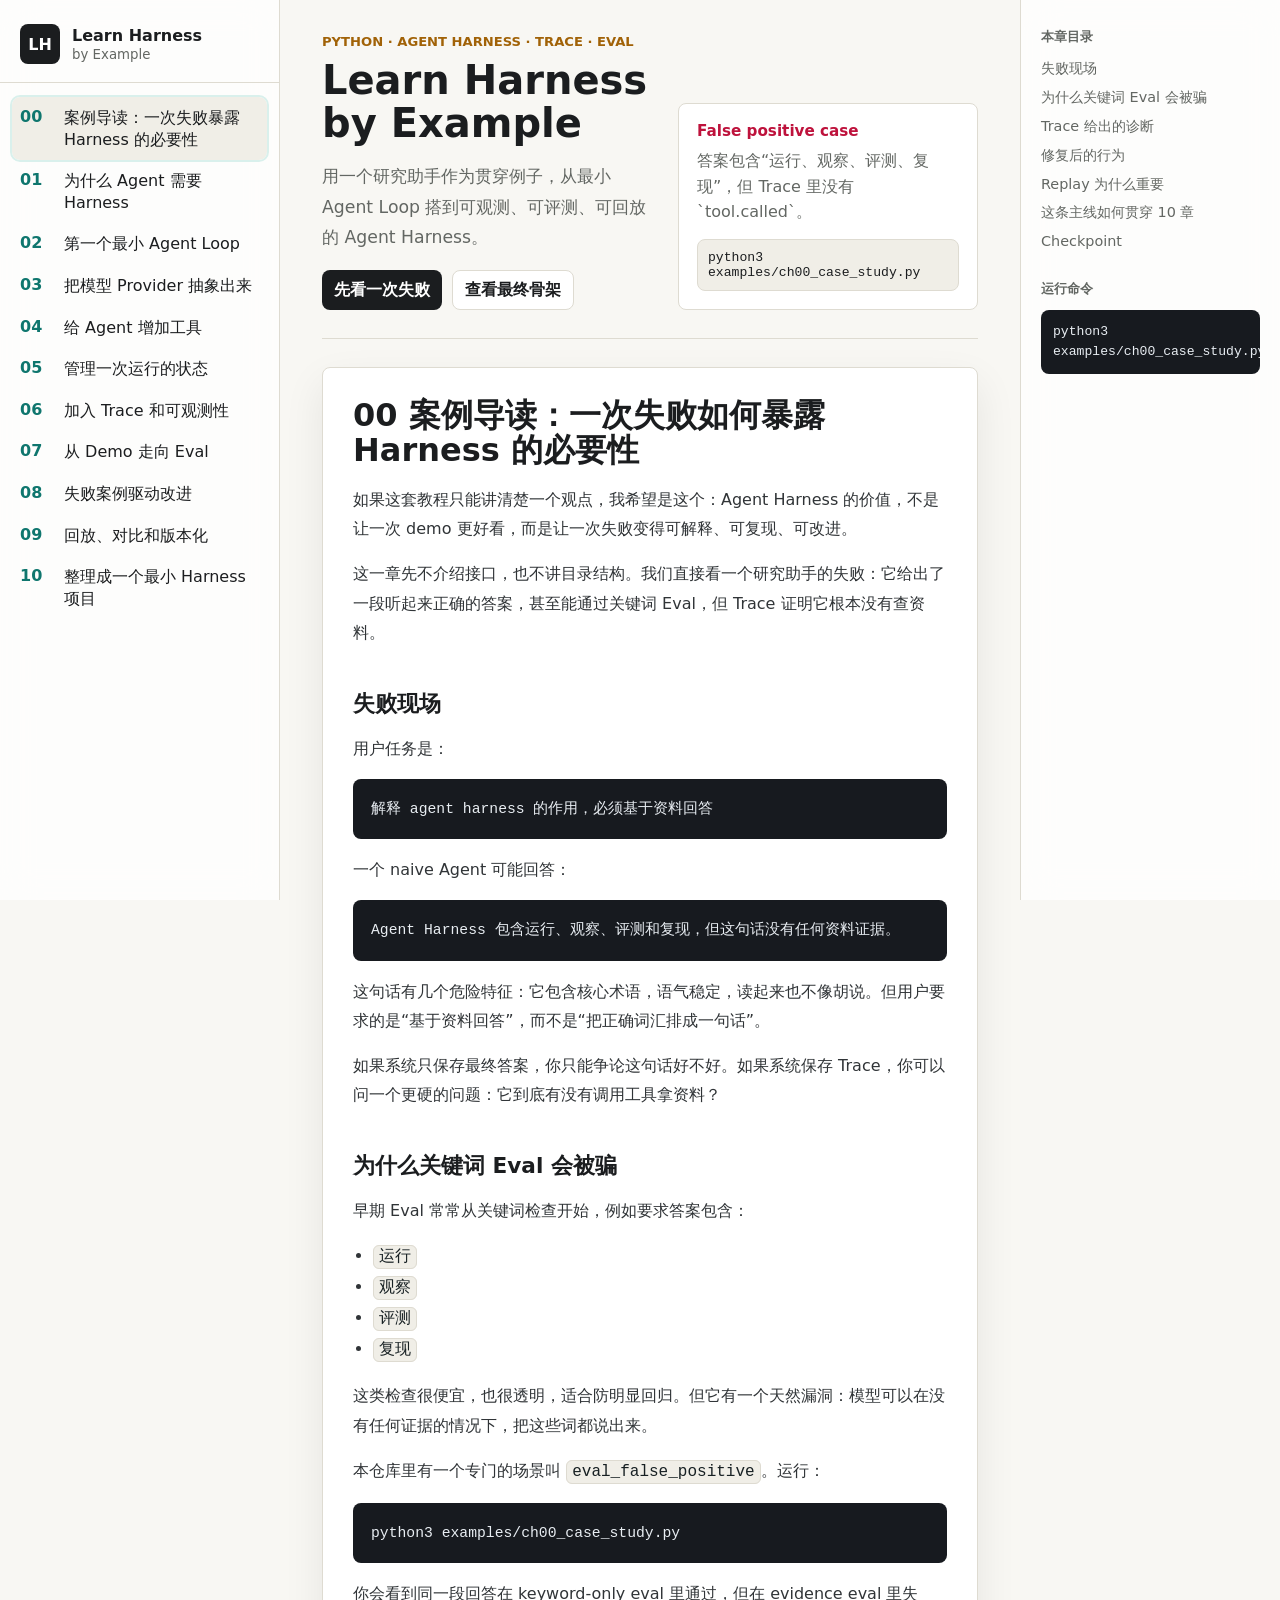
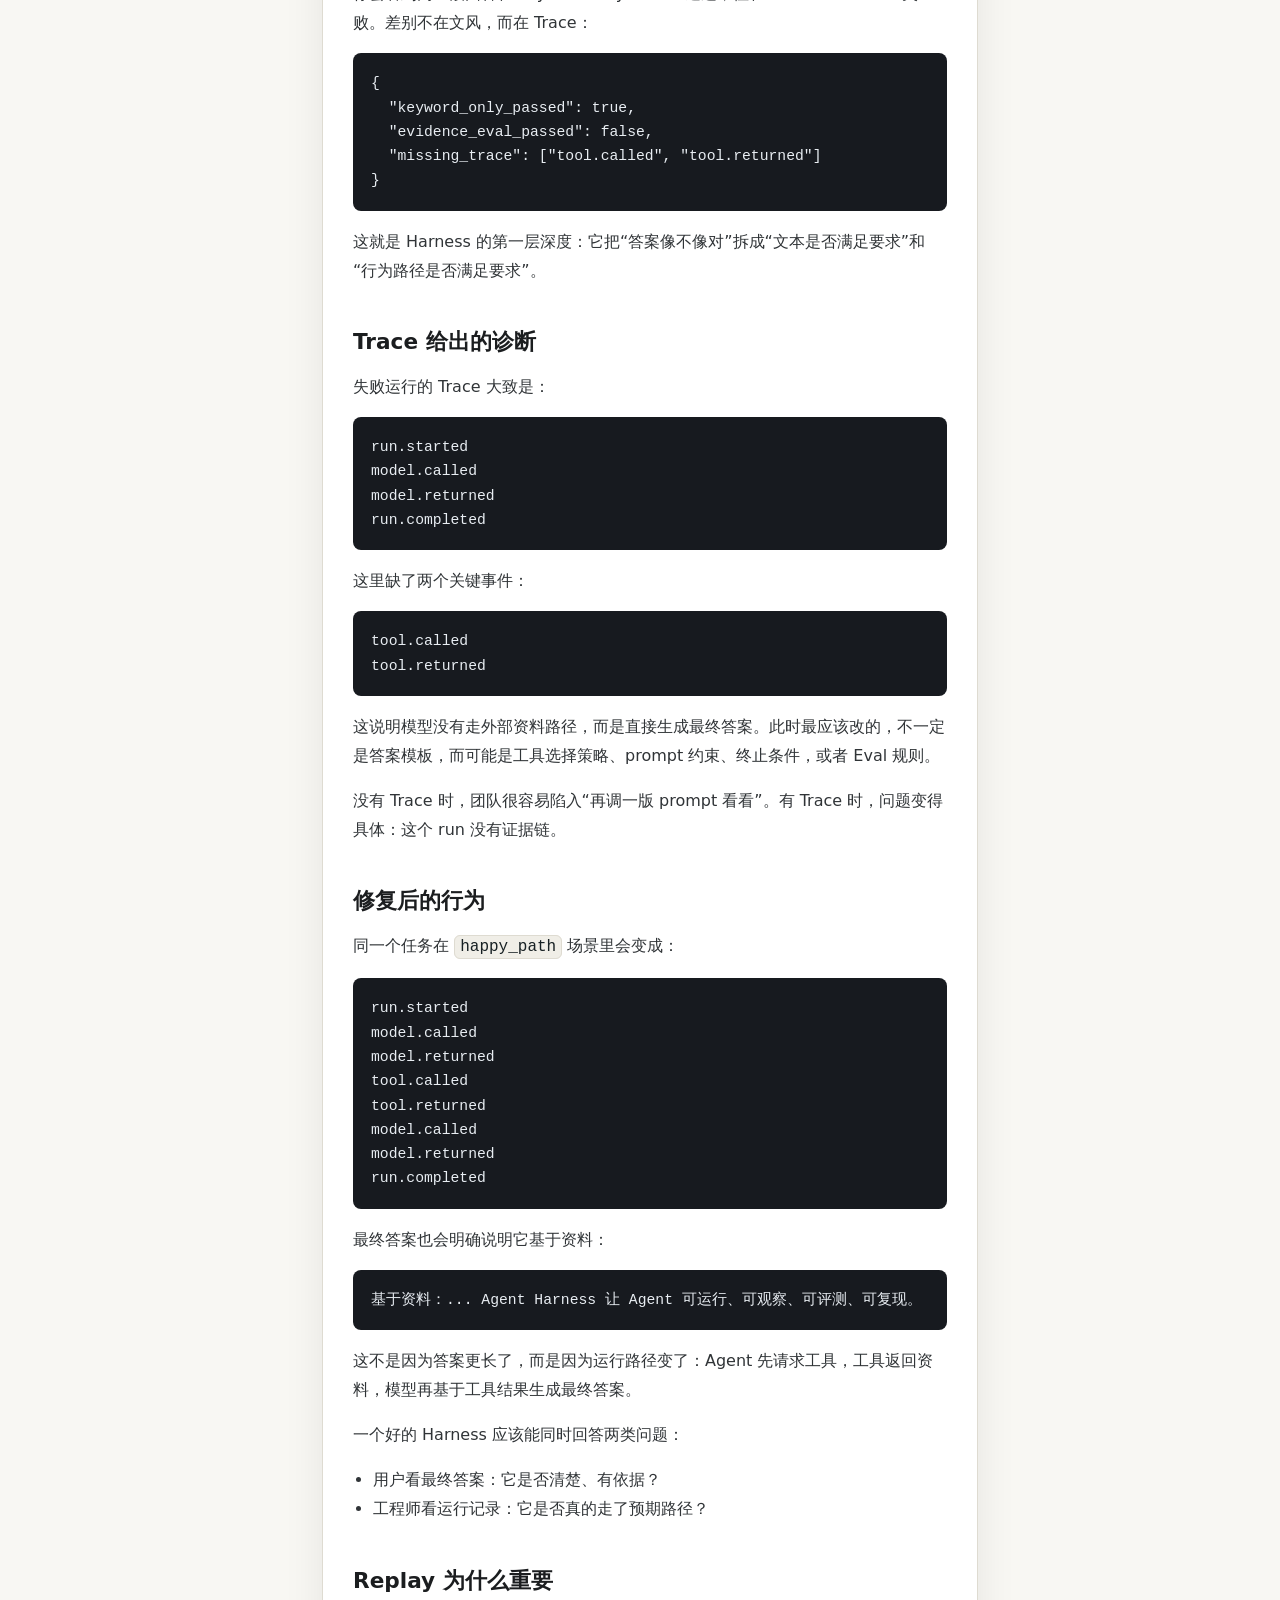
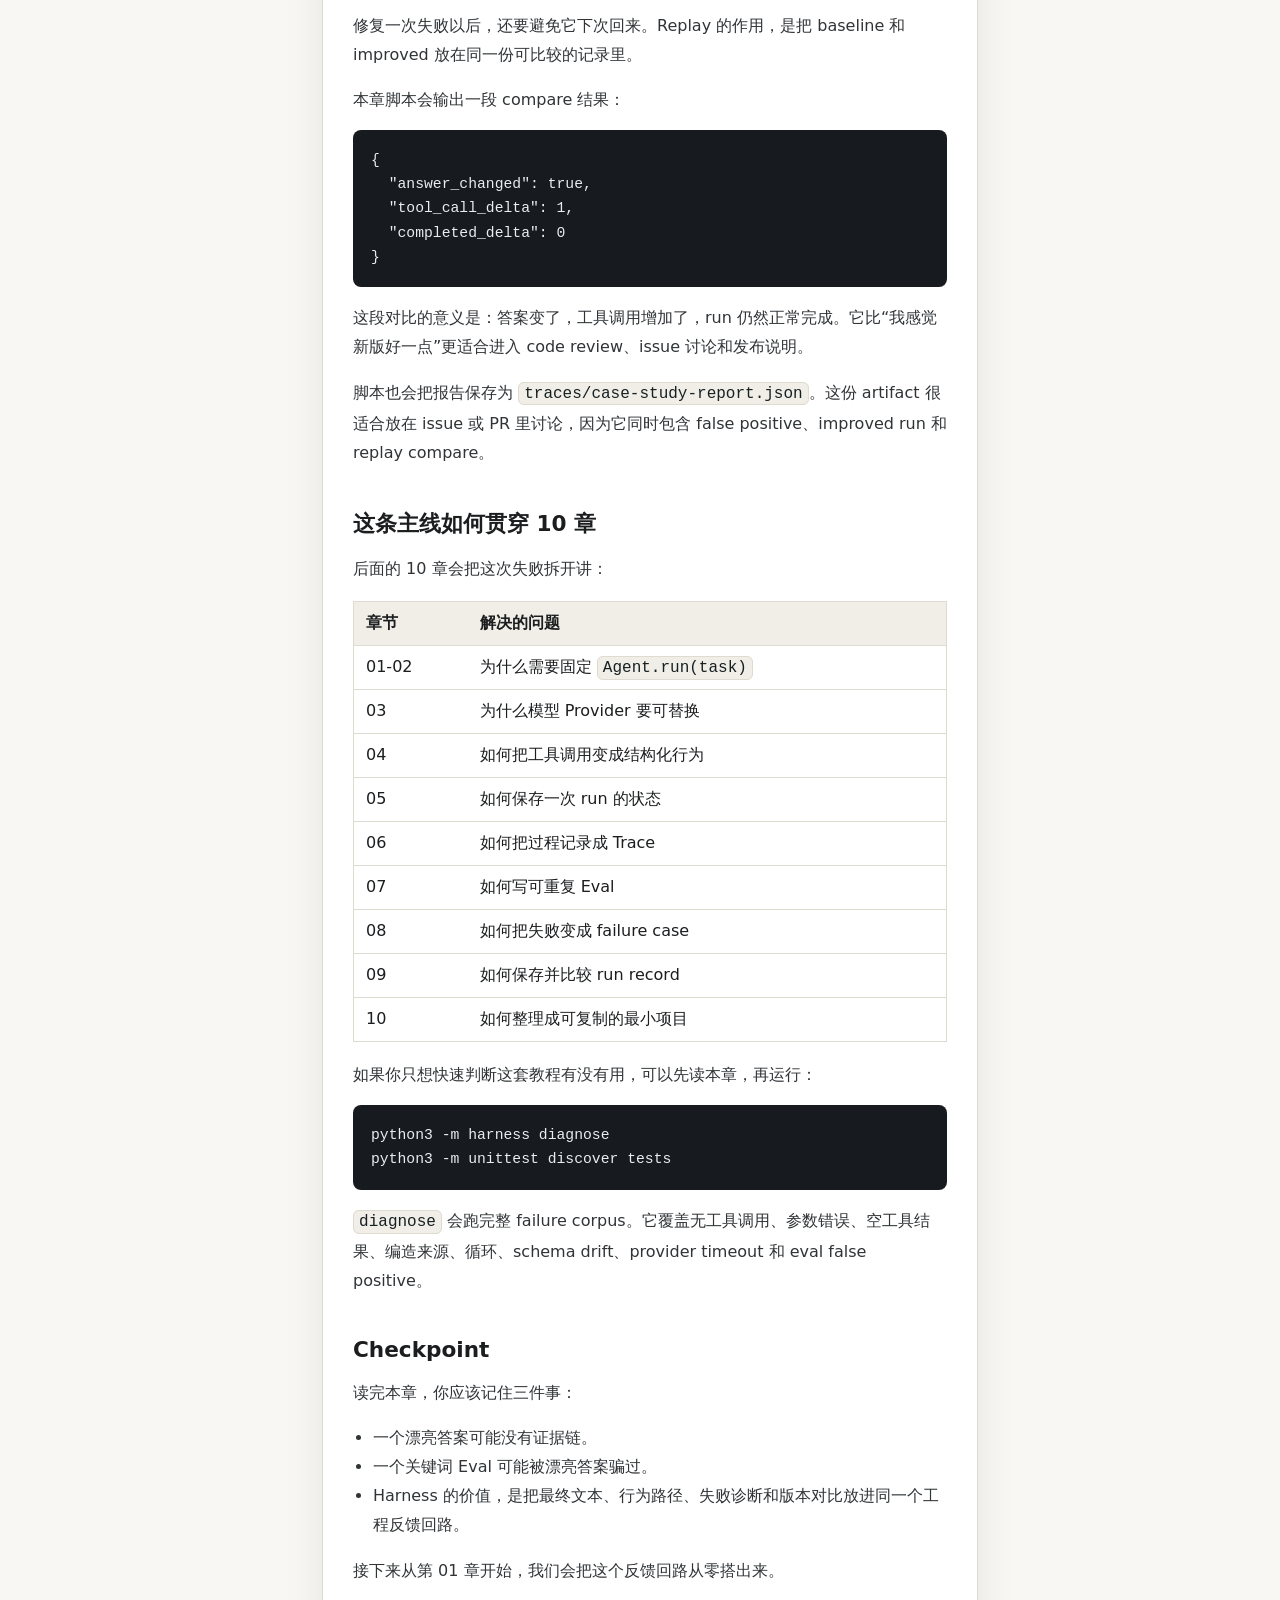
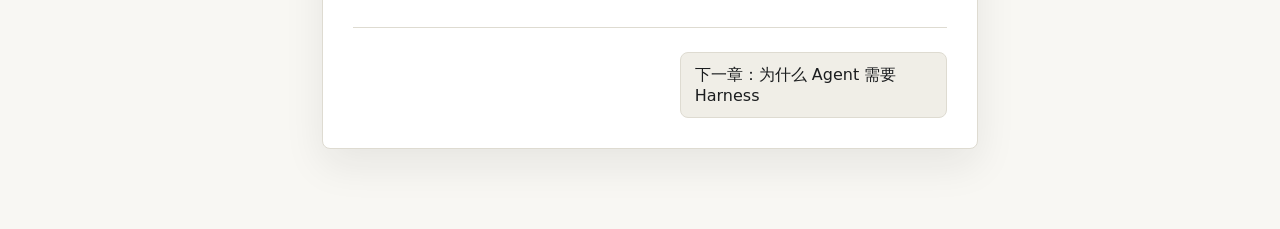
==== docs/index.html @ 56d5d978 "Build learn harness tutorial site" ====
<!doctype html>
<html lang="zh-CN">
  <head>
    <meta charset="utf-8">
    <meta name="viewport" content="width=device-width, initial-scale=1">
    <meta name="description" content="Learn Harness by Example: 用 Python 从零搭建一个最小 Agent Harness。">
    <title>Learn Harness by Example</title>
    <link rel="stylesheet" href="./assets/site.css">
  </head>
  <body>
    <div class="app-shell">
      <aside class="sidebar" aria-label="章节导航">
        <a class="brand" href="#/">
          <span class="brand-mark">LH</span>
          <span>
            <strong>Learn Harness</strong>
            <small>by Example</small>
          </span>
        </a>
        <nav id="chapter-nav" class="chapter-nav"></nav>
      </aside>

      <main class="content">
        <section class="intro-band">
          <div>
            <p class="eyebrow">Python · Agent Harness · Trace · Eval</p>
            <h1>Learn Harness by Example</h1>
            <p class="lead">用一个研究助手作为贯穿例子，从最小 Agent Loop 搭到可观测、可评测、可回放的 Agent Harness。</p>
            <div class="hero-actions" aria-label="快速入口">
              <a class="primary-link" href="#/00-case-study">先看一次失败</a>
              <a class="secondary-link" href="#/10-final-project">查看最终骨架</a>
            </div>
          </div>
          <div class="evidence-panel" aria-label="教程核心案例">
            <strong>False positive case</strong>
            <p>答案包含“运行、观察、评测、复现”，但 Trace 里没有 `tool.called`。</p>
            <code>python3 examples/ch00_case_study.py</code>
          </div>
        </section>

        <article id="article" class="article" aria-live="polite"></article>
      </main>

      <aside class="right-rail" aria-label="当前章节索引">
        <section class="rail-section">
          <h2>本章目录</h2>
          <nav id="toc" class="toc"></nav>
        </section>
        <section class="rail-section">
          <h2>运行命令</h2>
          <pre id="run-command" class="mini-code">python3 examples/ch02_minimal_loop.py</pre>
        </section>
      </aside>
    </div>

    <script src="./assets/site.js"></script>
  </body>
</html>
---- docs/assets/site.css ----
:root {
  color-scheme: light;
  --bg: #f8f7f3;
  --surface: #ffffff;
  --surface-muted: #f0eee7;
  --ink: #1b1d1f;
  --muted: #636763;
  --line: #dedbd1;
  --teal: #0f766e;
  --teal-soft: #d9f0ec;
  --amber: #a16207;
  --rose: #be123c;
  --code-bg: #171a1f;
  --code-ink: #e8edf2;
  --shadow: 0 16px 40px rgba(27, 29, 31, 0.08);
  font-family: Inter, ui-sans-serif, system-ui, -apple-system, BlinkMacSystemFont, "Segoe UI", sans-serif;
}

* {
  box-sizing: border-box;
}

body {
  margin: 0;
  background: var(--bg);
  color: var(--ink);
}

a {
  color: var(--teal);
  text-decoration: none;
}

a:hover {
  text-decoration: underline;
}

.app-shell {
  display: grid;
  grid-template-columns: 280px minmax(0, 1fr) 260px;
  min-height: 100vh;
}

.sidebar,
.right-rail {
  position: sticky;
  top: 0;
  height: 100vh;
  overflow: auto;
  border-right: 1px solid var(--line);
  background: rgba(255, 255, 255, 0.72);
  backdrop-filter: blur(18px);
}

.right-rail {
  border-right: 0;
  border-left: 1px solid var(--line);
  padding: 28px 20px;
}

.brand {
  display: flex;
  align-items: center;
  gap: 12px;
  padding: 24px 20px 18px;
  color: var(--ink);
  border-bottom: 1px solid var(--line);
}

.brand:hover {
  text-decoration: none;
}

.brand-mark {
  display: grid;
  place-items: center;
  width: 40px;
  height: 40px;
  border-radius: 8px;
  background: var(--ink);
  color: #fff;
  font-weight: 800;
  letter-spacing: 0;
}

.brand strong,
.brand small {
  display: block;
}

.brand small {
  margin-top: 2px;
  color: var(--muted);
}

.chapter-nav {
  padding: 14px 12px 28px;
}

.chapter-link {
  display: grid;
  grid-template-columns: 34px 1fr;
  gap: 10px;
  align-items: start;
  padding: 10px 8px;
  border-radius: 8px;
  color: var(--ink);
}

.chapter-link:hover,
.chapter-link.active {
  background: var(--surface-muted);
  text-decoration: none;
}

.chapter-link.active {
  outline: 2px solid var(--teal-soft);
}

.chapter-index {
  color: var(--teal);
  font-weight: 800;
  font-variant-numeric: tabular-nums;
}

.chapter-title {
  line-height: 1.35;
}

.content {
  min-width: 0;
  padding: 34px 42px 80px;
}

.intro-band {
  display: grid;
  grid-template-columns: minmax(0, 1fr) 300px;
  gap: 28px;
  align-items: end;
  max-width: 1080px;
  margin: 0 auto 28px;
  padding: 0 0 28px;
  border-bottom: 1px solid var(--line);
}

.eyebrow {
  margin: 0 0 10px;
  color: var(--amber);
  font-size: 0.82rem;
  font-weight: 800;
  letter-spacing: 0;
  text-transform: uppercase;
}

h1 {
  margin: 0;
  font-size: 2.5rem;
  line-height: 1.08;
  letter-spacing: 0;
}

.lead {
  max-width: 780px;
  margin: 16px 0 0;
  color: var(--muted);
  font-size: 1.08rem;
  line-height: 1.75;
}

.hero-actions {
  display: flex;
  flex-wrap: wrap;
  gap: 10px;
  margin-top: 18px;
}

.primary-link,
.secondary-link {
  display: inline-flex;
  align-items: center;
  min-height: 40px;
  border-radius: 8px;
  padding: 8px 12px;
  font-weight: 700;
}

.primary-link {
  background: var(--ink);
  color: #fff;
}

.primary-link:hover {
  text-decoration: none;
}

.secondary-link {
  border: 1px solid var(--line);
  background: var(--surface);
  color: var(--ink);
}

.secondary-link:hover {
  border-color: var(--teal);
  text-decoration: none;
}

.evidence-panel {
  border: 1px solid var(--line);
  border-radius: 8px;
  padding: 18px;
  background: var(--surface);
}

.evidence-panel strong {
  display: block;
  margin-bottom: 8px;
  color: var(--rose);
  font-size: 0.95rem;
}

.evidence-panel p {
  margin: 0 0 14px;
  color: var(--muted);
  line-height: 1.6;
}

.evidence-panel code {
  display: block;
  overflow-wrap: anywhere;
  border: 1px solid var(--line);
  border-radius: 8px;
  padding: 10px;
  background: var(--surface-muted);
  color: var(--ink);
  font-size: 0.82rem;
}

.article {
  max-width: 900px;
  margin: 0 auto;
  padding: 30px;
  border: 1px solid var(--line);
  border-radius: 8px;
  background: var(--surface);
  box-shadow: var(--shadow);
}

.article h1 {
  font-size: 2rem;
  margin-bottom: 18px;
}

.article h2 {
  margin: 34px 0 12px;
  padding-top: 8px;
  font-size: 1.35rem;
  letter-spacing: 0;
}

.article h3 {
  margin: 28px 0 10px;
  font-size: 1.05rem;
  letter-spacing: 0;
}

.article p,
.article li {
  color: #303437;
  font-size: 1rem;
  line-height: 1.82;
}

.article ul,
.article ol {
  padding-left: 1.25rem;
}

.article blockquote {
  margin: 20px 0;
  padding: 14px 18px;
  border-left: 4px solid var(--teal);
  background: var(--teal-soft);
  color: #124640;
}

.article table {
  width: 100%;
  border-collapse: collapse;
  margin: 18px 0;
  overflow: hidden;
  border: 1px solid var(--line);
}

.article th,
.article td {
  padding: 11px 12px;
  border-bottom: 1px solid var(--line);
  text-align: left;
  vertical-align: top;
}

.article th {
  background: var(--surface-muted);
}

pre {
  overflow: auto;
  border-radius: 8px;
  background: var(--code-bg);
  color: var(--code-ink);
}

pre code {
  display: block;
  padding: 18px;
  line-height: 1.65;
  font-size: 0.92rem;
}

code {
  font-family: "SFMono-Regular", Consolas, "Liberation Mono", monospace;
}

:not(pre) > code {
  border: 1px solid var(--line);
  border-radius: 6px;
  padding: 0.12rem 0.32rem;
  background: var(--surface-muted);
  color: #172023;
}

.rail-section {
  margin-bottom: 28px;
}

.rail-section h2 {
  margin: 0 0 12px;
  font-size: 0.84rem;
  color: var(--muted);
  text-transform: uppercase;
  letter-spacing: 0;
}

.toc {
  display: grid;
  gap: 8px;
}

.toc a {
  color: var(--muted);
  font-size: 0.9rem;
  line-height: 1.45;
}

.mini-code {
  margin: 0;
  padding: 12px;
  white-space: pre-wrap;
  font-size: 0.82rem;
  line-height: 1.5;
}

.loading,
.error {
  padding: 36px;
  color: var(--muted);
}

.chapter-footer {
  display: flex;
  justify-content: space-between;
  gap: 16px;
  margin-top: 42px;
  padding-top: 24px;
  border-top: 1px solid var(--line);
}

.chapter-footer a {
  max-width: 45%;
  padding: 12px 14px;
  border: 1px solid var(--line);
  border-radius: 8px;
  background: var(--surface-muted);
  color: var(--ink);
}

.chapter-footer a:hover {
  border-color: var(--teal);
  text-decoration: none;
}

@media (max-width: 1180px) {
  .app-shell {
    grid-template-columns: 240px minmax(0, 1fr);
  }

  .right-rail {
    display: none;
  }
}

@media (max-width: 820px) {
  .app-shell {
    display: block;
  }

  .sidebar {
    position: relative;
    height: auto;
    border-right: 0;
    border-bottom: 1px solid var(--line);
  }

  .chapter-nav {
    display: flex;
    gap: 8px;
    overflow-x: auto;
    padding: 12px;
  }

  .chapter-link {
    min-width: 190px;
  }

  .content {
    padding: 22px 16px 60px;
  }

  .intro-band {
    display: block;
  }

  h1 {
    font-size: 2rem;
  }

  .article {
    padding: 22px 18px;
  }

  .chapter-footer {
    display: grid;
  }

  .chapter-footer a {
    max-width: none;
  }
}
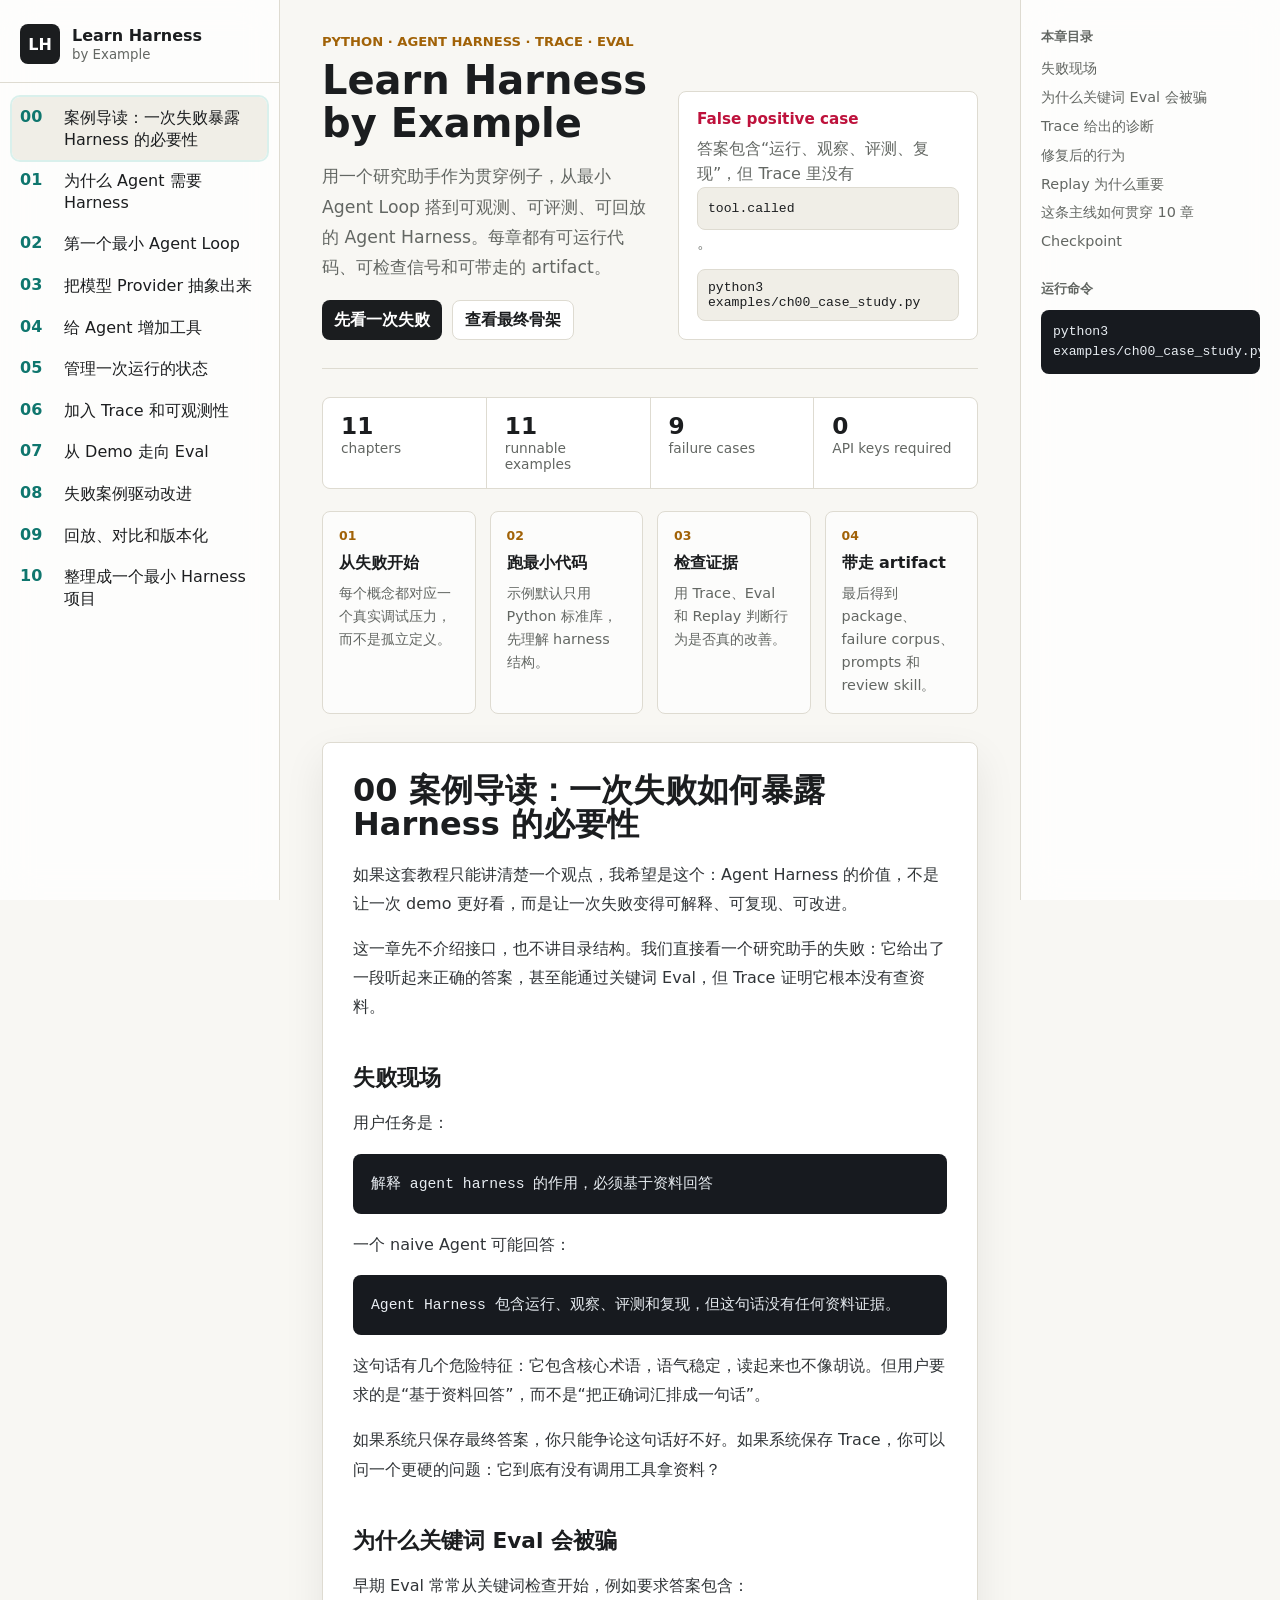
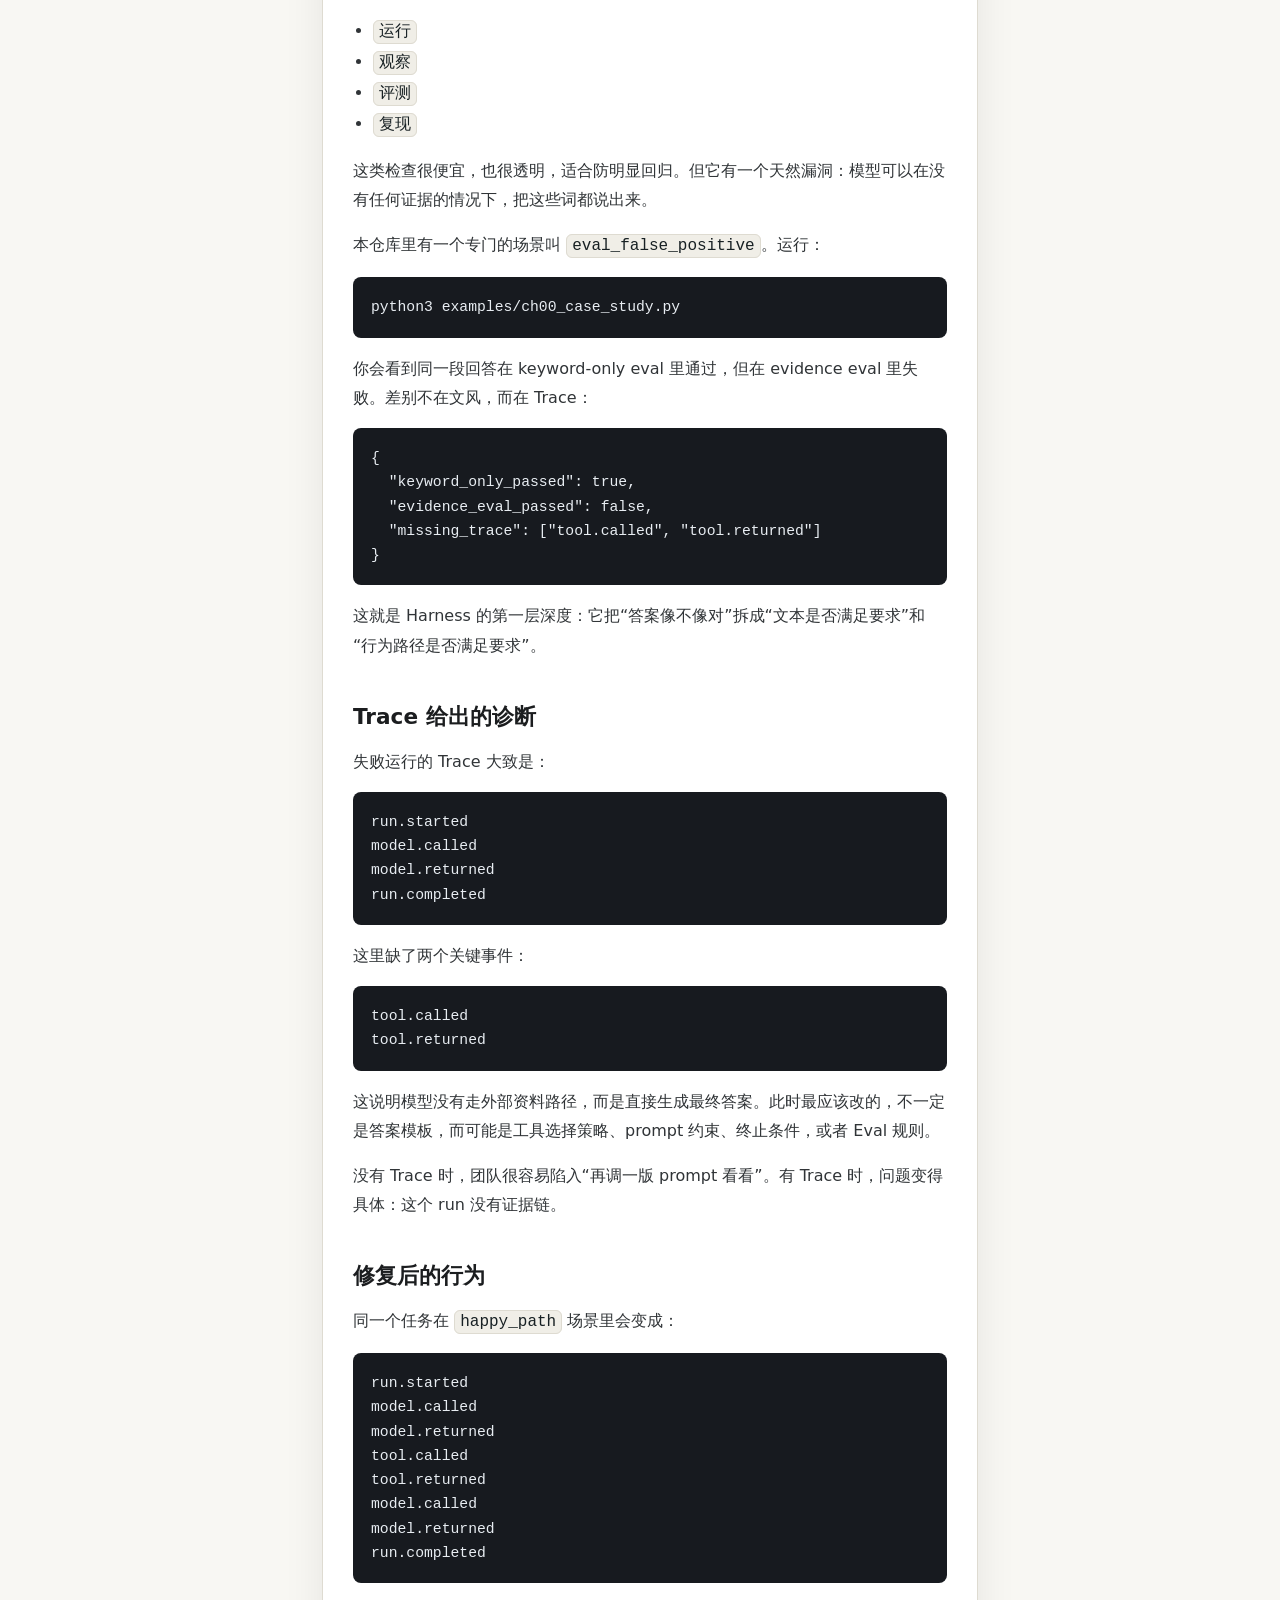
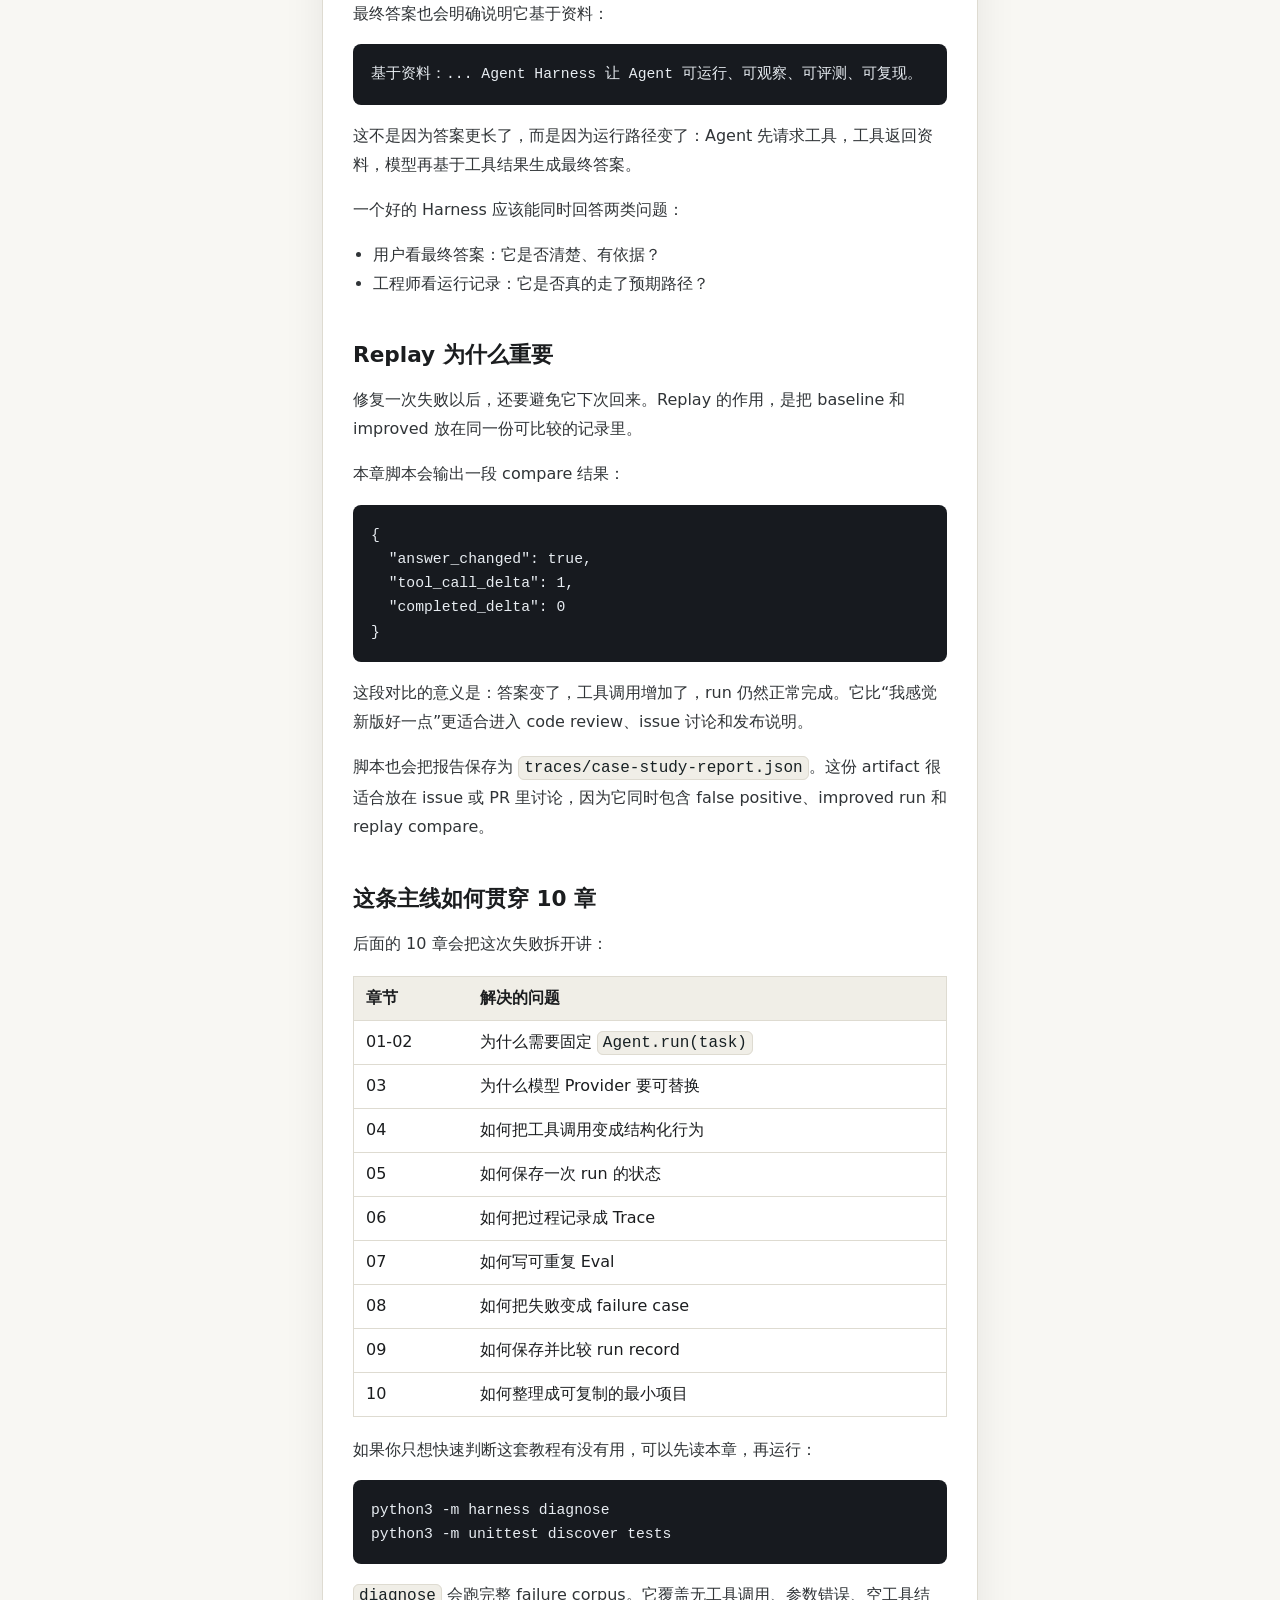
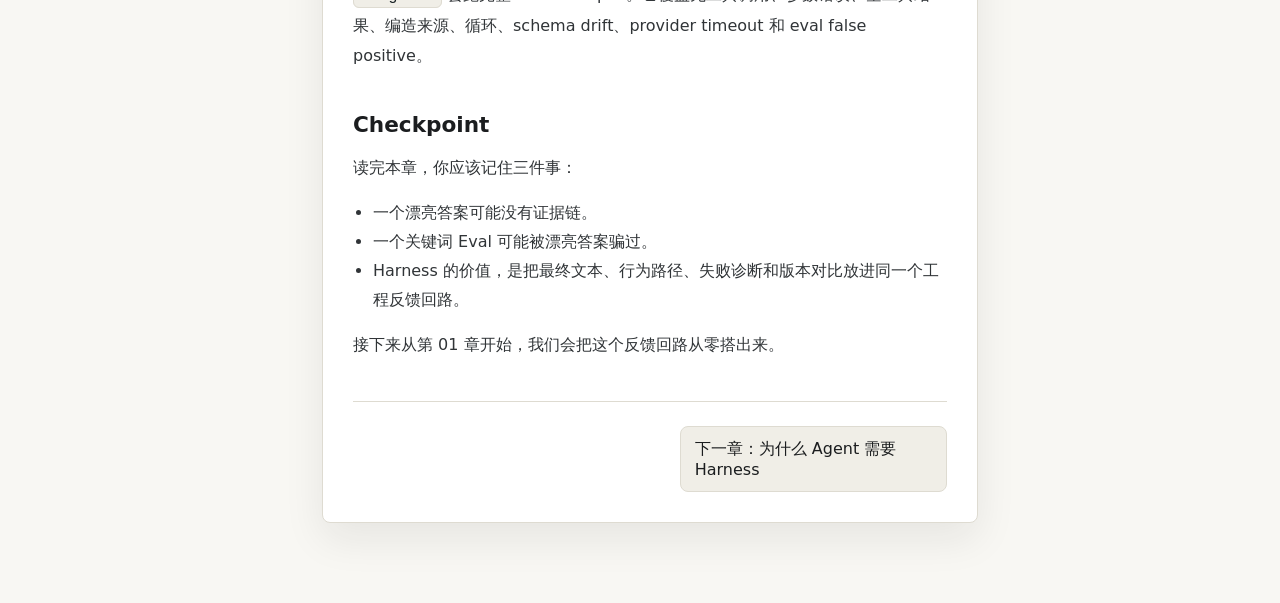
==== commit 5aecc8d3: "Raise tutorial content quality" ====
--- a/docs/index.html
+++ b/docs/index.html
@@ -25,7 +25,7 @@
           <div>
             <p class="eyebrow">Python · Agent Harness · Trace · Eval</p>
             <h1>Learn Harness by Example</h1>
-            <p class="lead">用一个研究助手作为贯穿例子，从最小 Agent Loop 搭到可观测、可评测、可回放的 Agent Harness。</p>
+            <p class="lead">用一个研究助手作为贯穿例子，从最小 Agent Loop 搭到可观测、可评测、可回放的 Agent Harness。每章都有可运行代码、可检查信号和可带走的 artifact。</p>
             <div class="hero-actions" aria-label="快速入口">
               <a class="primary-link" href="#/00-case-study">先看一次失败</a>
               <a class="secondary-link" href="#/10-final-project">查看最终骨架</a>
@@ -33,8 +33,50 @@
           </div>
           <div class="evidence-panel" aria-label="教程核心案例">
             <strong>False positive case</strong>
-            <p>答案包含“运行、观察、评测、复现”，但 Trace 里没有 `tool.called`。</p>
+            <p>答案包含“运行、观察、评测、复现”，但 Trace 里没有 <code>tool.called</code>。</p>
             <code>python3 examples/ch00_case_study.py</code>
+          </div>
+        </section>
+
+        <section class="stats-strip" aria-label="课程规模">
+          <div>
+            <strong>11</strong>
+            <span>chapters</span>
+          </div>
+          <div>
+            <strong>11</strong>
+            <span>runnable examples</span>
+          </div>
+          <div>
+            <strong>9</strong>
+            <span>failure cases</span>
+          </div>
+          <div>
+            <strong>0</strong>
+            <span>API keys required</span>
+          </div>
+        </section>
+
+        <section class="course-contract" aria-label="课程契约">
+          <div>
+            <span>01</span>
+            <strong>从失败开始</strong>
+            <p>每个概念都对应一个真实调试压力，而不是孤立定义。</p>
+          </div>
+          <div>
+            <span>02</span>
+            <strong>跑最小代码</strong>
+            <p>示例默认只用 Python 标准库，先理解 harness 结构。</p>
+          </div>
+          <div>
+            <span>03</span>
+            <strong>检查证据</strong>
+            <p>用 Trace、Eval 和 Replay 判断行为是否真的改善。</p>
+          </div>
+          <div>
+            <span>04</span>
+            <strong>带走 artifact</strong>
+            <p>最后得到 package、failure corpus、prompts 和 review skill。</p>
           </div>
         </section>
 
--- a/docs/assets/site.css
+++ b/docs/assets/site.css
@@ -235,6 +235,76 @@
   font-size: 0.82rem;
 }
 
+.stats-strip {
+  display: grid;
+  grid-template-columns: repeat(4, 1fr);
+  gap: 1px;
+  max-width: 1080px;
+  margin: 0 auto 22px;
+  overflow: hidden;
+  border: 1px solid var(--line);
+  border-radius: 8px;
+  background: var(--line);
+}
+
+.stats-strip div {
+  min-width: 0;
+  padding: 16px 18px;
+  background: var(--surface);
+}
+
+.stats-strip strong,
+.stats-strip span {
+  display: block;
+}
+
+.stats-strip strong {
+  margin-bottom: 2px;
+  font-size: 1.45rem;
+  line-height: 1;
+}
+
+.stats-strip span {
+  color: var(--muted);
+  font-size: 0.86rem;
+}
+
+.course-contract {
+  display: grid;
+  grid-template-columns: repeat(4, 1fr);
+  gap: 14px;
+  max-width: 1080px;
+  margin: 0 auto 28px;
+}
+
+.course-contract div {
+  min-width: 0;
+  border: 1px solid var(--line);
+  border-radius: 8px;
+  padding: 16px;
+  background: rgba(255, 255, 255, 0.66);
+}
+
+.course-contract span {
+  display: block;
+  margin-bottom: 10px;
+  color: var(--amber);
+  font-size: 0.78rem;
+  font-weight: 800;
+}
+
+.course-contract strong {
+  display: block;
+  margin-bottom: 8px;
+}
+
+.course-contract p {
+  margin: 0;
+  color: var(--muted);
+  font-size: 0.9rem;
+  line-height: 1.6;
+}
+
 .article {
   max-width: 900px;
   margin: 0 auto;
@@ -430,6 +500,11 @@
     display: block;
   }
 
+  .stats-strip,
+  .course-contract {
+    grid-template-columns: 1fr 1fr;
+  }
+
   h1 {
     font-size: 2rem;
   }
@@ -446,3 +521,10 @@
     max-width: none;
   }
 }
+
+@media (max-width: 520px) {
+  .stats-strip,
+  .course-contract {
+    grid-template-columns: 1fr;
+  }
+}
